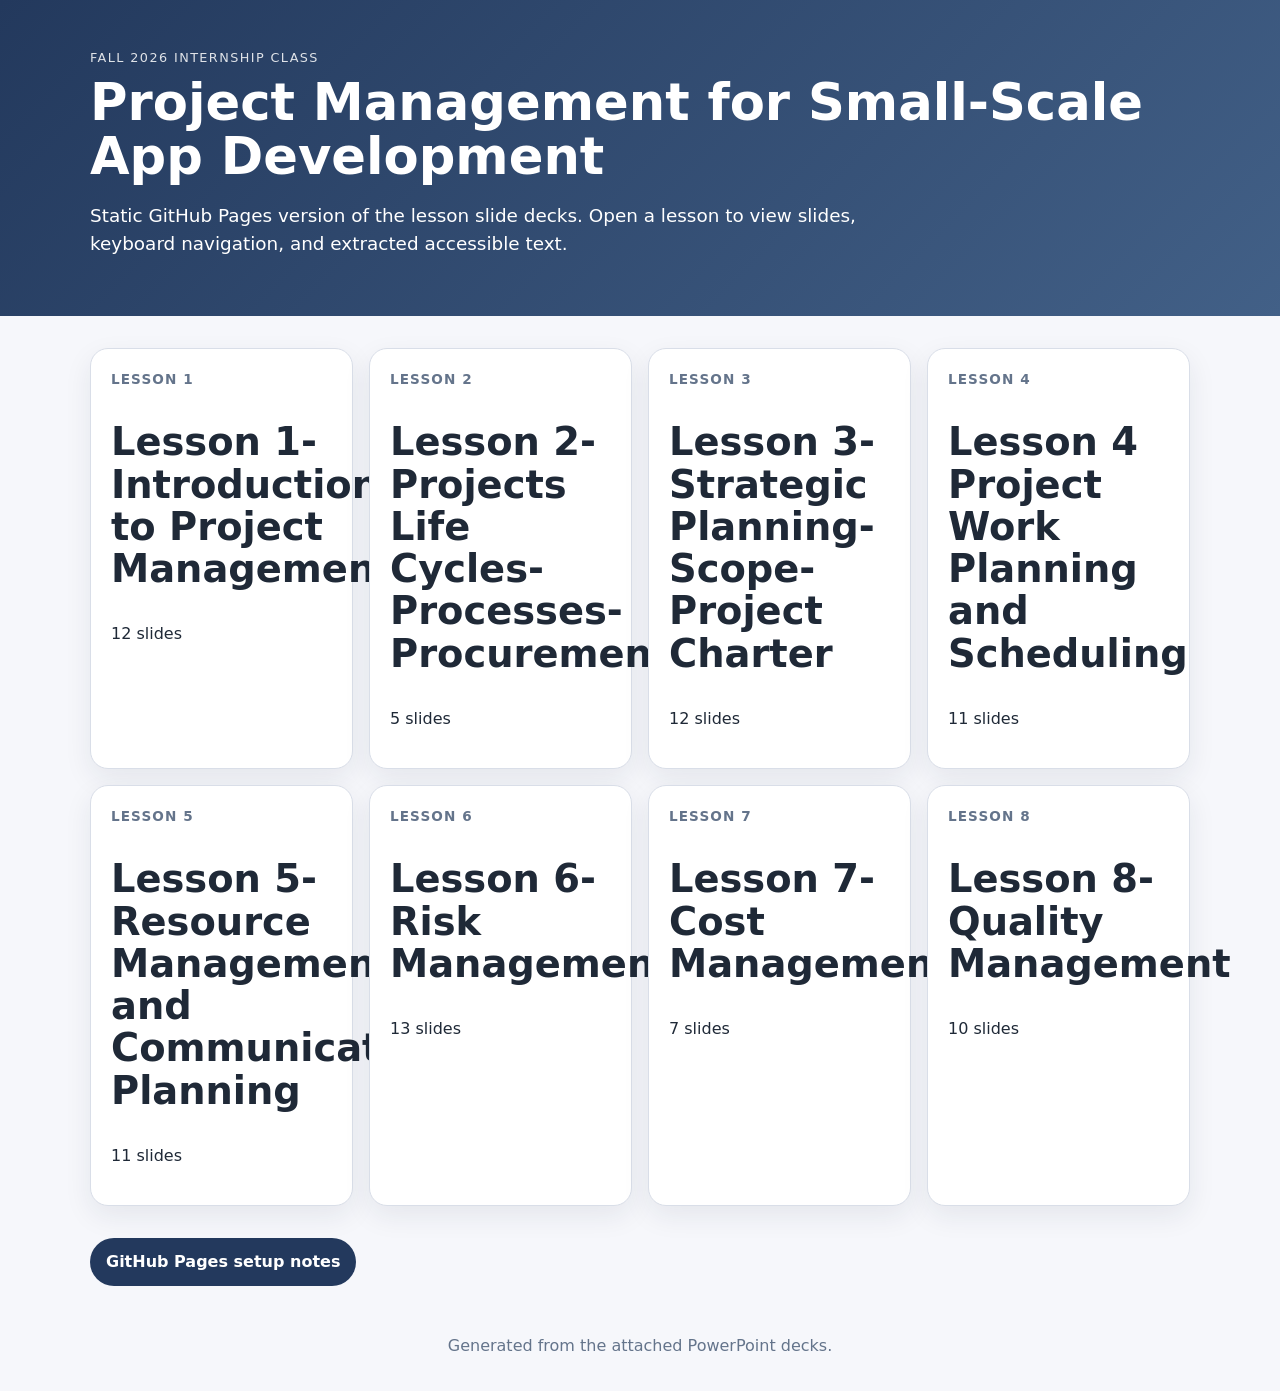
==== index.html @ f9fce784 "Add files via upload" ====
<!doctype html><html lang="en"><head><meta charset="utf-8"><meta name="viewport" content="width=device-width,initial-scale=1"><title>Project Management Lessons</title><link rel="stylesheet" href="assets/style.css"></head><body><header class="site-header"><div class="wrap"><div class="eyebrow">Fall 2026 Internship Class</div><h1>Project Management for Small-Scale App Development</h1><p class="lead">Static GitHub Pages version of the lesson slide decks. Open a lesson to view slides, keyboard navigation, and extracted accessible text.</p></div></header><main class="wrap"><section class="grid"><a class="card" href="lesson-1.html"><div class="lesson-num">Lesson 1</div><h2>Lesson 1-Introduction to Project Management</h2><p>12 slides</p></a>
<a class="card" href="lesson-2.html"><div class="lesson-num">Lesson 2</div><h2>Lesson 2-Projects Life Cycles-Processes-Procurement</h2><p>5 slides</p></a>
<a class="card" href="lesson-3.html"><div class="lesson-num">Lesson 3</div><h2>Lesson 3-Strategic Planning-Scope-Project Charter</h2><p>12 slides</p></a>
<a class="card" href="lesson-4.html"><div class="lesson-num">Lesson 4</div><h2>Lesson 4 Project Work Planning and Scheduling</h2><p>11 slides</p></a>
<a class="card" href="lesson-5.html"><div class="lesson-num">Lesson 5</div><h2>Lesson 5-Resource Management and Communications Planning</h2><p>11 slides</p></a>
<a class="card" href="lesson-6.html"><div class="lesson-num">Lesson 6</div><h2>Lesson 6-Risk Management</h2><p>13 slides</p></a>
<a class="card" href="lesson-7.html"><div class="lesson-num">Lesson 7</div><h2>Lesson 7-Cost Management</h2><p>7 slides</p></a>
<a class="card" href="lesson-8.html"><div class="lesson-num">Lesson 8</div><h2>Lesson 8-Quality Management</h2><p>10 slides</p></a></section><p><a class="btn" href="README.md">GitHub Pages setup notes</a></p></main><footer class="footer">Generated from the attached PowerPoint decks.</footer></body></html>
---- assets/style.css ----
:root{--bg:#f6f7fb;--ink:#1f2937;--muted:#64748b;--brand:#23395d;--accent:#e8a23a;--panel:#fff;--line:#d9dee8;}
*{box-sizing:border-box}body{margin:0;font-family:system-ui,-apple-system,Segoe UI,Roboto,Arial,sans-serif;background:var(--bg);color:var(--ink);line-height:1.55}.site-header{background:linear-gradient(135deg,var(--brand),#426087);color:white;padding:3rem 1.25rem 2.4rem}.wrap{max-width:1100px;margin:0 auto}.eyebrow{text-transform:uppercase;letter-spacing:.11em;font-size:.8rem;opacity:.85}h1{font-size:clamp(2rem,4vw,4rem);line-height:1.05;margin:.5rem 0}h2{font-size:clamp(1.6rem,3vw,2.4rem);line-height:1.1}.lead{font-size:1.15rem;max-width:800px}.grid{display:grid;grid-template-columns:repeat(auto-fit,minmax(245px,1fr));gap:1rem;margin:2rem 0}.card{background:var(--panel);border:1px solid var(--line);border-radius:18px;padding:1.25rem;text-decoration:none;color:inherit;box-shadow:0 10px 28px rgba(30,41,59,.08);transition:.18s transform,.18s box-shadow}.card:hover{transform:translateY(-3px);box-shadow:0 16px 35px rgba(30,41,59,.12)}.lesson-num{font-size:.85rem;color:var(--muted);font-weight:700;text-transform:uppercase;letter-spacing:.08em}.btn{display:inline-flex;align-items:center;gap:.45rem;background:var(--brand);color:#fff;text-decoration:none;border:none;border-radius:999px;padding:.75rem 1rem;font-weight:700;cursor:pointer}.btn.secondary{background:#fff;color:var(--brand);border:1px solid var(--line)}.lesson-top{position:sticky;top:0;z-index:5;background:rgba(255,255,255,.96);backdrop-filter:blur(8px);border-bottom:1px solid var(--line);padding:.75rem 1rem}.lesson-top .wrap{display:flex;align-items:center;justify-content:space-between;gap:1rem}.nav-title{font-weight:800}.slide-shell{max-width:1200px;margin:1.5rem auto;padding:0 1rem}.slide-card{background:#fff;border:1px solid var(--line);border-radius:22px;box-shadow:0 14px 38px rgba(30,41,59,.11);overflow:hidden}.viewer{background:#111827;padding:1rem}.viewer img{display:block;max-width:100%;height:auto;margin:0 auto;border-radius:10px}.slide-meta{padding:1.25rem 1.4rem}.controls{display:flex;gap:.75rem;justify-content:space-between;align-items:center;margin:1rem 0;flex-wrap:wrap}.progress{color:var(--muted);font-weight:700}.transcript{display:grid;grid-template-columns:1fr 1fr;gap:1rem;margin-top:1rem}.box{background:#f8fafc;border:1px solid var(--line);border-radius:16px;padding:1rem}.box h3{margin-top:0}details{margin-top:1rem}.thumbs{display:grid;grid-template-columns:repeat(auto-fit,minmax(140px,1fr));gap:.75rem;margin:1.5rem 0}.thumbs a{background:#fff;border:1px solid var(--line);border-radius:12px;padding:.5rem;text-decoration:none;color:inherit}.thumbs img{width:100%;border-radius:8px;display:block}.footer{padding:2rem 1rem;color:var(--muted);text-align:center}@media(max-width:760px){.transcript{grid-template-columns:1fr}.lesson-top .wrap{align-items:flex-start;flex-direction:column}.site-header{padding-top:2rem}}
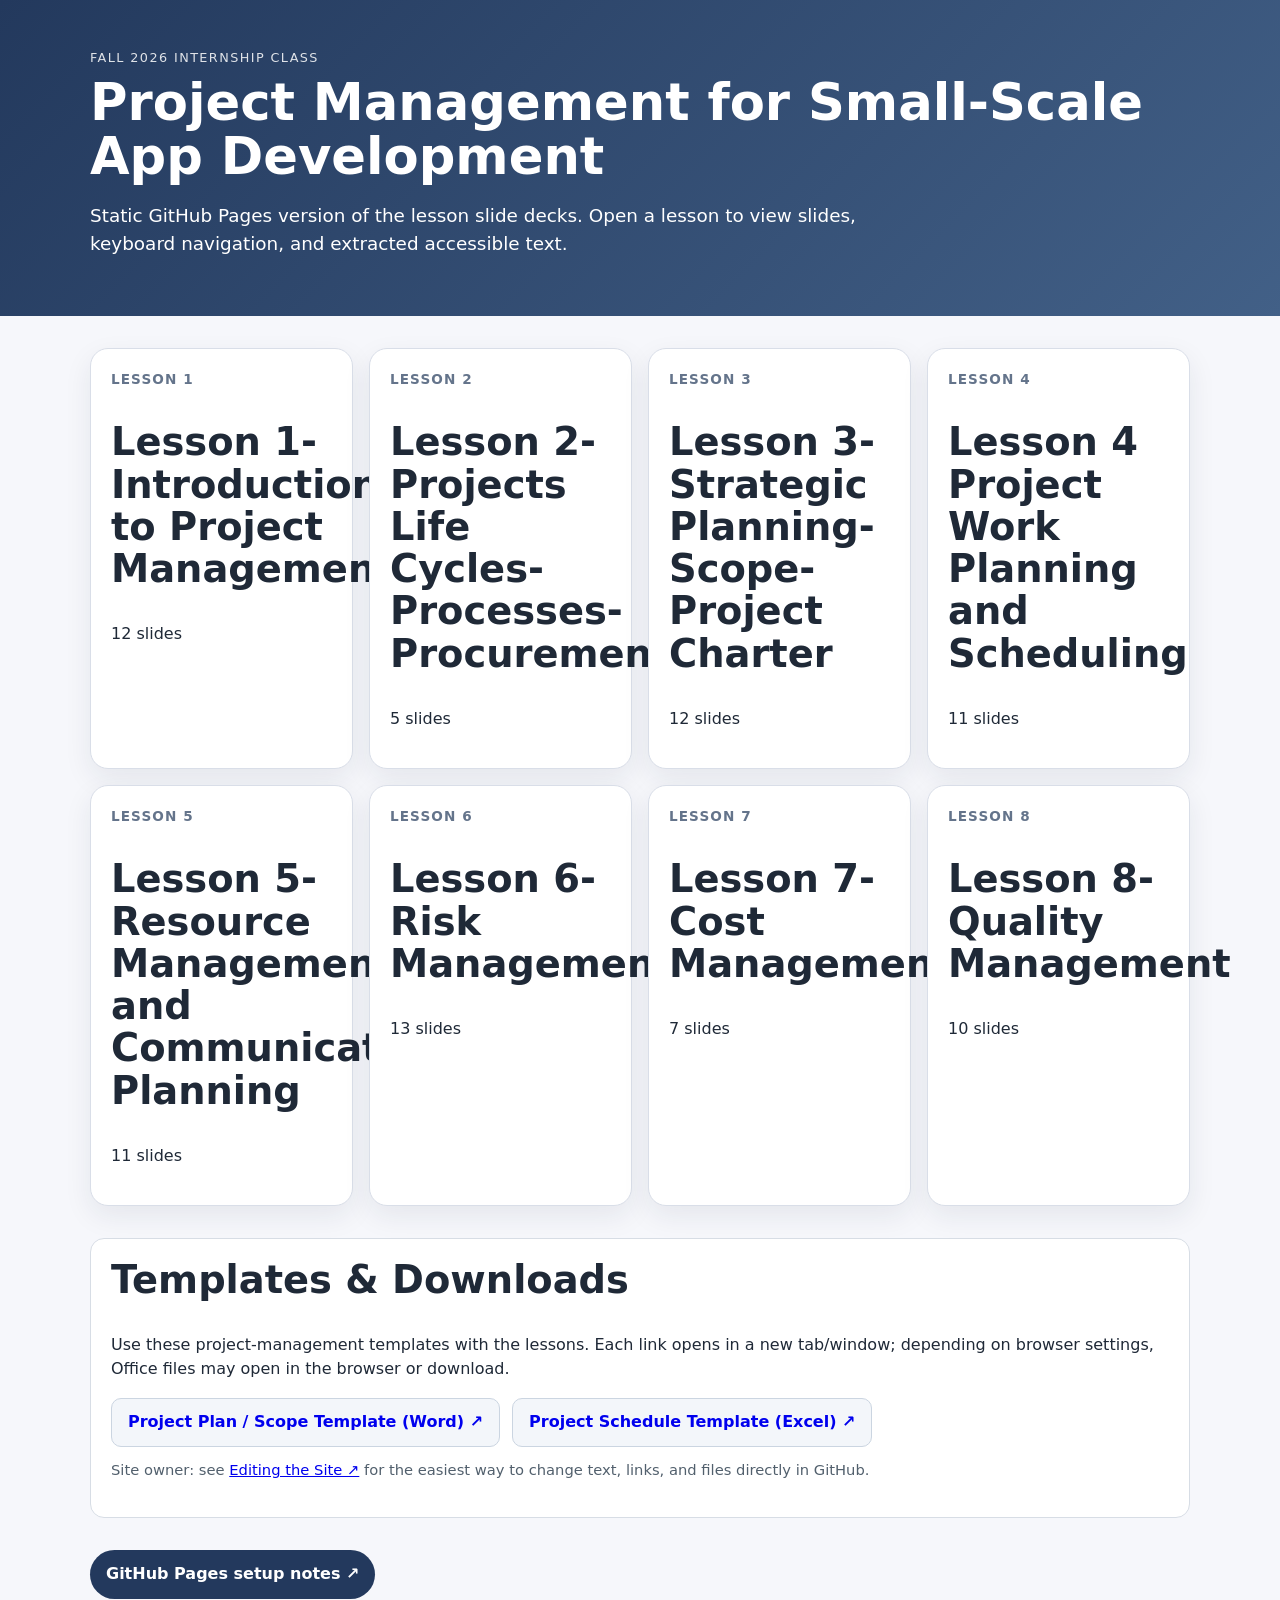
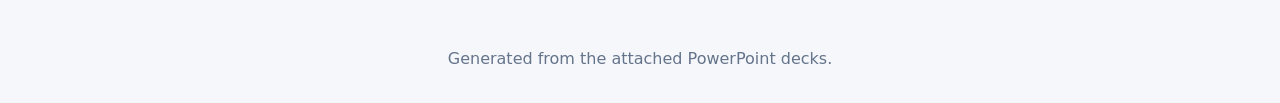
==== commit dd84fb6b: "Add files via upload" ====
--- a/index.html
+++ b/index.html
@@ -5,4 +5,4 @@
 <a class="card" href="lesson-5.html"><div class="lesson-num">Lesson 5</div><h2>Lesson 5-Resource Management and Communications Planning</h2><p>11 slides</p></a>
 <a class="card" href="lesson-6.html"><div class="lesson-num">Lesson 6</div><h2>Lesson 6-Risk Management</h2><p>13 slides</p></a>
 <a class="card" href="lesson-7.html"><div class="lesson-num">Lesson 7</div><h2>Lesson 7-Cost Management</h2><p>7 slides</p></a>
-<a class="card" href="lesson-8.html"><div class="lesson-num">Lesson 8</div><h2>Lesson 8-Quality Management</h2><p>10 slides</p></a></section><p><a class="btn" href="README.md">GitHub Pages setup notes</a></p></main><footer class="footer">Generated from the attached PowerPoint decks.</footer></body></html>+<a class="card" href="lesson-8.html"><div class="lesson-num">Lesson 8</div><h2>Lesson 8-Quality Management</h2><p>10 slides</p></a></section><section class="resources-section" id="resources"><h2>Templates &amp; Downloads</h2><p>Use these project-management templates with the lessons. Each link opens in a new tab/window; depending on browser settings, Office files may open in the browser or download.</p><div class="resource-links"><a class="resource-link" href="resources/Project-Plan-Scope-Template.docx" target="_blank" rel="noopener noreferrer">Project Plan / Scope Template (Word) ↗</a><a class="resource-link" href="resources/Project-Schedule-Template.xlsx" target="_blank" rel="noopener noreferrer">Project Schedule Template (Excel) ↗</a></div><p class="resource-note">Site owner: see <a href="EDITING.md" target="_blank" rel="noopener noreferrer">Editing the Site ↗</a> for the easiest way to change text, links, and files directly in GitHub.</p></section><p><a class="btn" href="README.md" target="_blank" rel="noopener noreferrer">GitHub Pages setup notes ↗</a></p></main><footer class="footer">Generated from the attached PowerPoint decks.</footer></body></html>
--- a/assets/style.css
+++ b/assets/style.css
@@ -1,3 +1,13 @@
 
 :root{--bg:#f6f7fb;--ink:#1f2937;--muted:#64748b;--brand:#23395d;--accent:#e8a23a;--panel:#fff;--line:#d9dee8;}
 *{box-sizing:border-box}body{margin:0;font-family:system-ui,-apple-system,Segoe UI,Roboto,Arial,sans-serif;background:var(--bg);color:var(--ink);line-height:1.55}.site-header{background:linear-gradient(135deg,var(--brand),#426087);color:white;padding:3rem 1.25rem 2.4rem}.wrap{max-width:1100px;margin:0 auto}.eyebrow{text-transform:uppercase;letter-spacing:.11em;font-size:.8rem;opacity:.85}h1{font-size:clamp(2rem,4vw,4rem);line-height:1.05;margin:.5rem 0}h2{font-size:clamp(1.6rem,3vw,2.4rem);line-height:1.1}.lead{font-size:1.15rem;max-width:800px}.grid{display:grid;grid-template-columns:repeat(auto-fit,minmax(245px,1fr));gap:1rem;margin:2rem 0}.card{background:var(--panel);border:1px solid var(--line);border-radius:18px;padding:1.25rem;text-decoration:none;color:inherit;box-shadow:0 10px 28px rgba(30,41,59,.08);transition:.18s transform,.18s box-shadow}.card:hover{transform:translateY(-3px);box-shadow:0 16px 35px rgba(30,41,59,.12)}.lesson-num{font-size:.85rem;color:var(--muted);font-weight:700;text-transform:uppercase;letter-spacing:.08em}.btn{display:inline-flex;align-items:center;gap:.45rem;background:var(--brand);color:#fff;text-decoration:none;border:none;border-radius:999px;padding:.75rem 1rem;font-weight:700;cursor:pointer}.btn.secondary{background:#fff;color:var(--brand);border:1px solid var(--line)}.lesson-top{position:sticky;top:0;z-index:5;background:rgba(255,255,255,.96);backdrop-filter:blur(8px);border-bottom:1px solid var(--line);padding:.75rem 1rem}.lesson-top .wrap{display:flex;align-items:center;justify-content:space-between;gap:1rem}.nav-title{font-weight:800}.slide-shell{max-width:1200px;margin:1.5rem auto;padding:0 1rem}.slide-card{background:#fff;border:1px solid var(--line);border-radius:22px;box-shadow:0 14px 38px rgba(30,41,59,.11);overflow:hidden}.viewer{background:#111827;padding:1rem}.viewer img{display:block;max-width:100%;height:auto;margin:0 auto;border-radius:10px}.slide-meta{padding:1.25rem 1.4rem}.controls{display:flex;gap:.75rem;justify-content:space-between;align-items:center;margin:1rem 0;flex-wrap:wrap}.progress{color:var(--muted);font-weight:700}.transcript{display:grid;grid-template-columns:1fr 1fr;gap:1rem;margin-top:1rem}.box{background:#f8fafc;border:1px solid var(--line);border-radius:16px;padding:1rem}.box h3{margin-top:0}details{margin-top:1rem}.thumbs{display:grid;grid-template-columns:repeat(auto-fit,minmax(140px,1fr));gap:.75rem;margin:1.5rem 0}.thumbs a{background:#fff;border:1px solid var(--line);border-radius:12px;padding:.5rem;text-decoration:none;color:inherit}.thumbs img{width:100%;border-radius:8px;display:block}.footer{padding:2rem 1rem;color:var(--muted);text-align:center}@media(max-width:760px){.transcript{grid-template-columns:1fr}.lesson-top .wrap{align-items:flex-start;flex-direction:column}.site-header{padding-top:2rem}}
+
+
+/* Resource/download links */
+.resources-section{margin:2rem 0;padding:1.25rem;border:1px solid #d7dde5;border-radius:14px;background:#fff}
+.resources-section h2,.resources-section h3{margin-top:0}
+.resource-links{display:flex;flex-wrap:wrap;gap:.75rem;margin-top:1rem}
+.resource-link{display:inline-flex;align-items:center;gap:.45rem;padding:.7rem 1rem;border-radius:10px;background:#f3f6fa;border:1px solid #cbd5e1;text-decoration:none;font-weight:700}
+.resource-link:hover{background:#e8eef6}
+.resource-note{font-size:.92rem;color:#52606d;margin-top:.75rem}
+.edit-note{margin-top:1.5rem;padding:1rem;border-left:4px solid #64748b;background:#f8fafc}
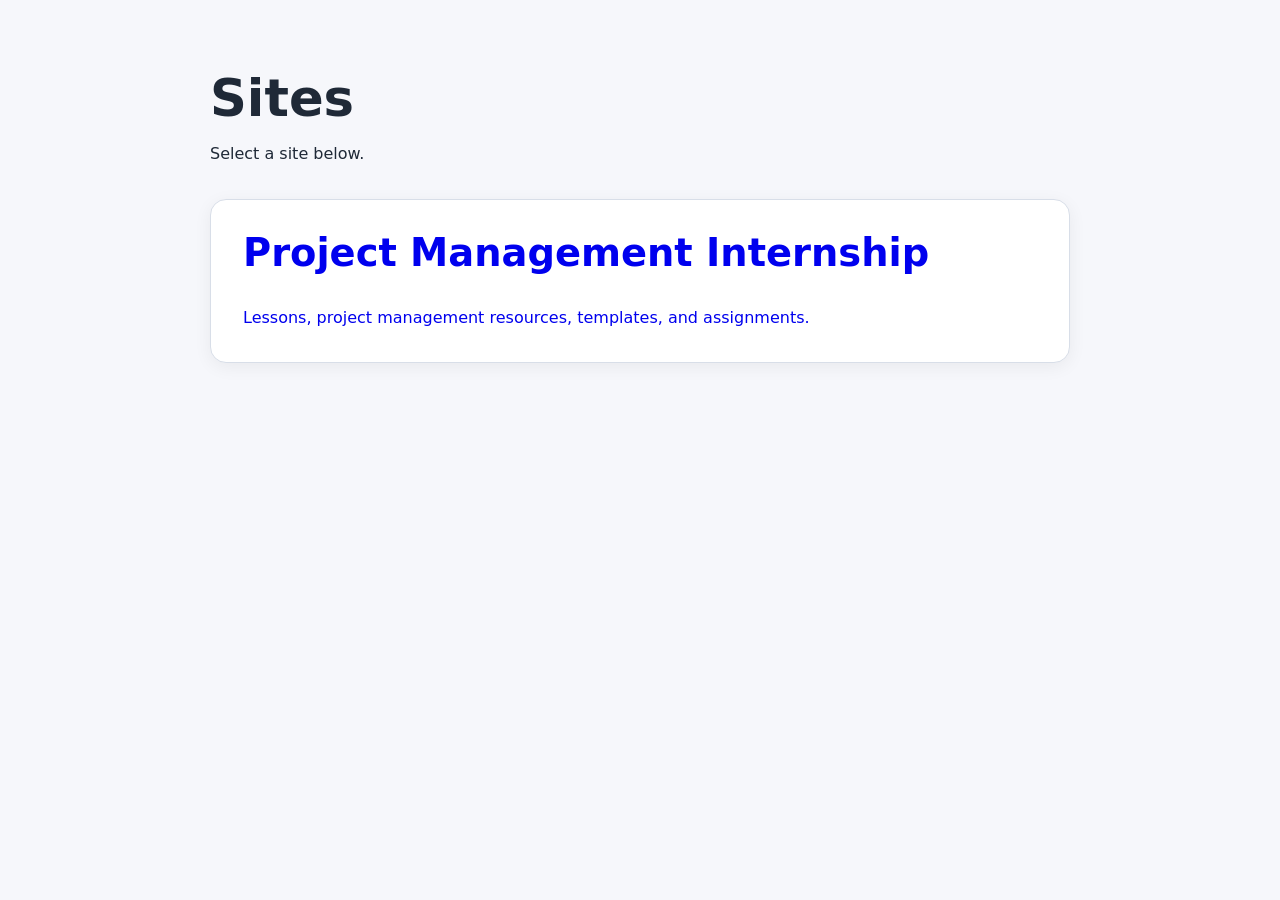
==== commit d79bf971: "Add files via upload" ====
--- a/index.html
+++ b/index.html
@@ -1,8 +1,25 @@
-<!doctype html><html lang="en"><head><meta charset="utf-8"><meta name="viewport" content="width=device-width,initial-scale=1"><title>Project Management Lessons</title><link rel="stylesheet" href="assets/style.css"></head><body><header class="site-header"><div class="wrap"><div class="eyebrow">Fall 2026 Internship Class</div><h1>Project Management for Small-Scale App Development</h1><p class="lead">Static GitHub Pages version of the lesson slide decks. Open a lesson to view slides, keyboard navigation, and extracted accessible text.</p></div></header><main class="wrap"><section class="grid"><a class="card" href="lesson-1.html"><div class="lesson-num">Lesson 1</div><h2>Lesson 1-Introduction to Project Management</h2><p>12 slides</p></a>
-<a class="card" href="lesson-2.html"><div class="lesson-num">Lesson 2</div><h2>Lesson 2-Projects Life Cycles-Processes-Procurement</h2><p>5 slides</p></a>
-<a class="card" href="lesson-3.html"><div class="lesson-num">Lesson 3</div><h2>Lesson 3-Strategic Planning-Scope-Project Charter</h2><p>12 slides</p></a>
-<a class="card" href="lesson-4.html"><div class="lesson-num">Lesson 4</div><h2>Lesson 4 Project Work Planning and Scheduling</h2><p>11 slides</p></a>
-<a class="card" href="lesson-5.html"><div class="lesson-num">Lesson 5</div><h2>Lesson 5-Resource Management and Communications Planning</h2><p>11 slides</p></a>
-<a class="card" href="lesson-6.html"><div class="lesson-num">Lesson 6</div><h2>Lesson 6-Risk Management</h2><p>13 slides</p></a>
-<a class="card" href="lesson-7.html"><div class="lesson-num">Lesson 7</div><h2>Lesson 7-Cost Management</h2><p>7 slides</p></a>
-<a class="card" href="lesson-8.html"><div class="lesson-num">Lesson 8</div><h2>Lesson 8-Quality Management</h2><p>10 slides</p></a></section><section class="resources-section" id="resources"><h2>Templates &amp; Downloads</h2><p>Use these project-management templates with the lessons. Each link opens in a new tab/window; depending on browser settings, Office files may open in the browser or download.</p><div class="resource-links"><a class="resource-link" href="resources/Project-Plan-Scope-Template.docx" target="_blank" rel="noopener noreferrer">Project Plan / Scope Template (Word) ↗</a><a class="resource-link" href="resources/Project-Schedule-Template.xlsx" target="_blank" rel="noopener noreferrer">Project Schedule Template (Excel) ↗</a></div><p class="resource-note">Site owner: see <a href="EDITING.md" target="_blank" rel="noopener noreferrer">Editing the Site ↗</a> for the easiest way to change text, links, and files directly in GitHub.</p></section><p><a class="btn" href="README.md" target="_blank" rel="noopener noreferrer">GitHub Pages setup notes ↗</a></p></main><footer class="footer">Generated from the attached PowerPoint decks.</footer></body></html>+<!DOCTYPE html>
+<html lang="en">
+<head>
+  <meta charset="UTF-8">
+  <meta name="viewport" content="width=device-width, initial-scale=1.0">
+  <title>Maddalena Romano | Sites</title>
+  <link rel="stylesheet" href="assets/style.css">
+  <style>
+    .site-home { max-width: 900px; margin: 0 auto; padding: 4rem 1.25rem; }
+    .site-card { display:block; margin-top:2rem; padding:2rem; border:1px solid #d8dee8; border-radius:16px; text-decoration:none; background:#fff; box-shadow:0 4px 18px rgba(0,0,0,.06); }
+    .site-card h2 { margin-top:0; }
+    .site-card p { margin-bottom:0; }
+  </style>
+</head>
+<body>
+  <main class="site-home">
+    <h1>Sites</h1>
+    <p>Select a site below.</p>
+    <a class="site-card" href="project-management.html">
+      <h2>Project Management Internship</h2>
+      <p>Lessons, project management resources, templates, and assignments.</p>
+    </a>
+  </main>
+</body>
+</html>
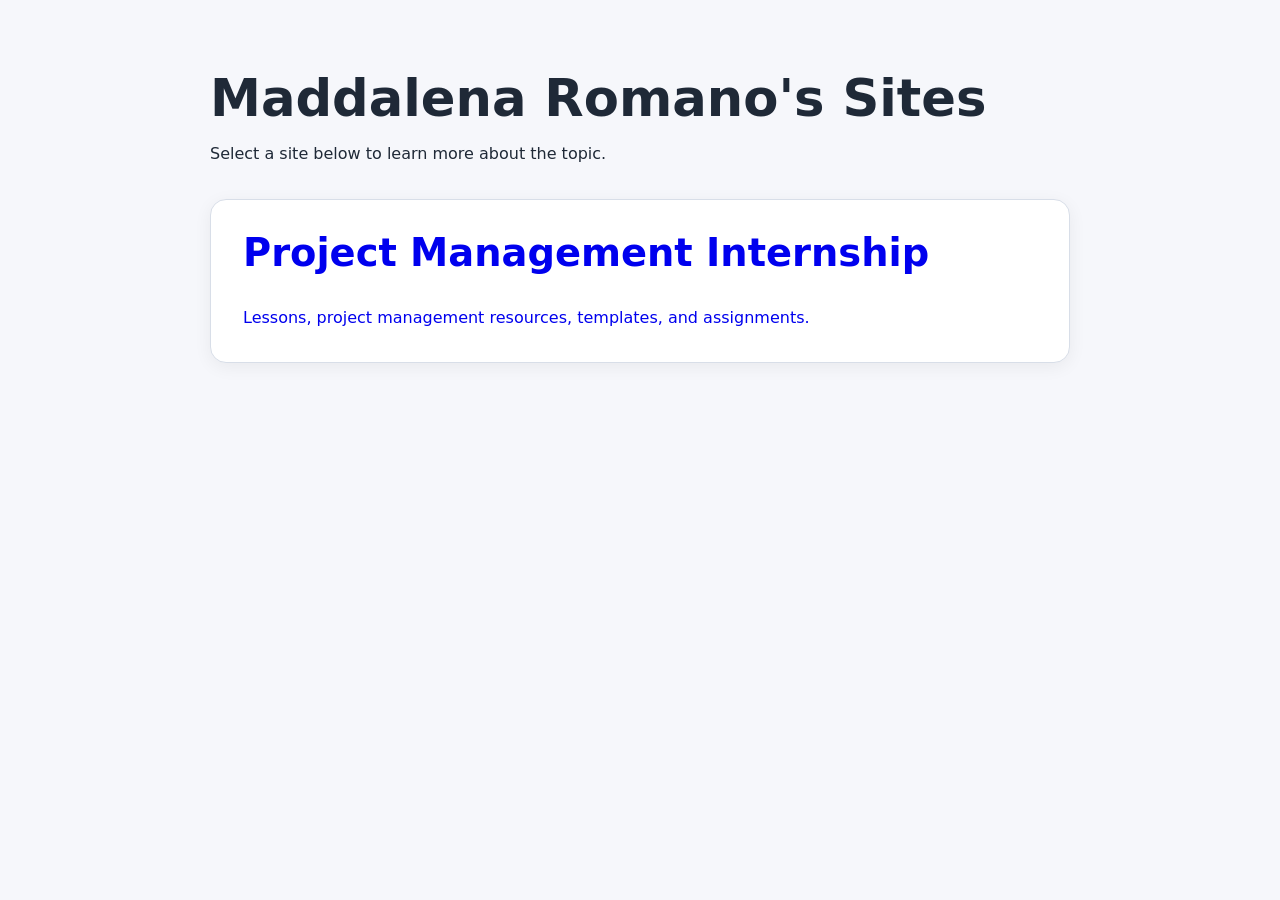
==== commit 52efee19: "Update header and description in index.html" ====
--- a/index.html
+++ b/index.html
@@ -14,8 +14,8 @@
 </head>
 <body>
   <main class="site-home">
-    <h1>Sites</h1>
-    <p>Select a site below.</p>
+    <h1>Maddalena Romano's Sites</h1>
+    <p>Select a site below to learn more about the topic.</p>
     <a class="site-card" href="project-management.html">
       <h2>Project Management Internship</h2>
       <p>Lessons, project management resources, templates, and assignments.</p>
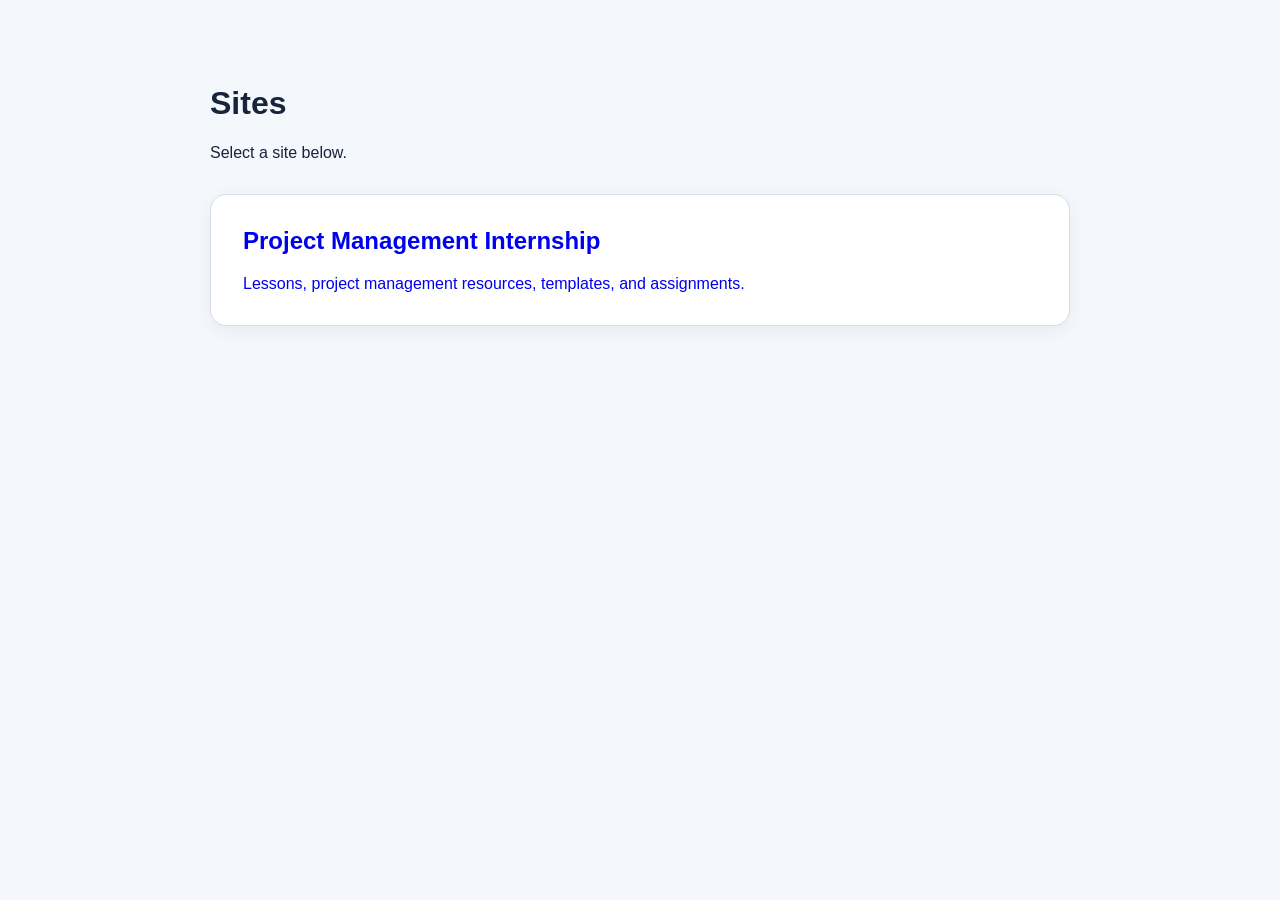
==== commit bcb638f1: "Add files via upload" ====
--- a/index.html
+++ b/index.html
@@ -14,8 +14,8 @@
 </head>
 <body>
   <main class="site-home">
-    <h1>Maddalena Romano's Sites</h1>
-    <p>Select a site below to learn more about the topic.</p>
+    <h1>Sites</h1>
+    <p>Select a site below.</p>
     <a class="site-card" href="project-management.html">
       <h2>Project Management Internship</h2>
       <p>Lessons, project management resources, templates, and assignments.</p>
--- a/assets/style.css
+++ b/assets/style.css
@@ -1,13 +1 @@
-
-:root{--bg:#f6f7fb;--ink:#1f2937;--muted:#64748b;--brand:#23395d;--accent:#e8a23a;--panel:#fff;--line:#d9dee8;}
-*{box-sizing:border-box}body{margin:0;font-family:system-ui,-apple-system,Segoe UI,Roboto,Arial,sans-serif;background:var(--bg);color:var(--ink);line-height:1.55}.site-header{background:linear-gradient(135deg,var(--brand),#426087);color:white;padding:3rem 1.25rem 2.4rem}.wrap{max-width:1100px;margin:0 auto}.eyebrow{text-transform:uppercase;letter-spacing:.11em;font-size:.8rem;opacity:.85}h1{font-size:clamp(2rem,4vw,4rem);line-height:1.05;margin:.5rem 0}h2{font-size:clamp(1.6rem,3vw,2.4rem);line-height:1.1}.lead{font-size:1.15rem;max-width:800px}.grid{display:grid;grid-template-columns:repeat(auto-fit,minmax(245px,1fr));gap:1rem;margin:2rem 0}.card{background:var(--panel);border:1px solid var(--line);border-radius:18px;padding:1.25rem;text-decoration:none;color:inherit;box-shadow:0 10px 28px rgba(30,41,59,.08);transition:.18s transform,.18s box-shadow}.card:hover{transform:translateY(-3px);box-shadow:0 16px 35px rgba(30,41,59,.12)}.lesson-num{font-size:.85rem;color:var(--muted);font-weight:700;text-transform:uppercase;letter-spacing:.08em}.btn{display:inline-flex;align-items:center;gap:.45rem;background:var(--brand);color:#fff;text-decoration:none;border:none;border-radius:999px;padding:.75rem 1rem;font-weight:700;cursor:pointer}.btn.secondary{background:#fff;color:var(--brand);border:1px solid var(--line)}.lesson-top{position:sticky;top:0;z-index:5;background:rgba(255,255,255,.96);backdrop-filter:blur(8px);border-bottom:1px solid var(--line);padding:.75rem 1rem}.lesson-top .wrap{display:flex;align-items:center;justify-content:space-between;gap:1rem}.nav-title{font-weight:800}.slide-shell{max-width:1200px;margin:1.5rem auto;padding:0 1rem}.slide-card{background:#fff;border:1px solid var(--line);border-radius:22px;box-shadow:0 14px 38px rgba(30,41,59,.11);overflow:hidden}.viewer{background:#111827;padding:1rem}.viewer img{display:block;max-width:100%;height:auto;margin:0 auto;border-radius:10px}.slide-meta{padding:1.25rem 1.4rem}.controls{display:flex;gap:.75rem;justify-content:space-between;align-items:center;margin:1rem 0;flex-wrap:wrap}.progress{color:var(--muted);font-weight:700}.transcript{display:grid;grid-template-columns:1fr 1fr;gap:1rem;margin-top:1rem}.box{background:#f8fafc;border:1px solid var(--line);border-radius:16px;padding:1rem}.box h3{margin-top:0}details{margin-top:1rem}.thumbs{display:grid;grid-template-columns:repeat(auto-fit,minmax(140px,1fr));gap:.75rem;margin:1.5rem 0}.thumbs a{background:#fff;border:1px solid var(--line);border-radius:12px;padding:.5rem;text-decoration:none;color:inherit}.thumbs img{width:100%;border-radius:8px;display:block}.footer{padding:2rem 1rem;color:var(--muted);text-align:center}@media(max-width:760px){.transcript{grid-template-columns:1fr}.lesson-top .wrap{align-items:flex-start;flex-direction:column}.site-header{padding-top:2rem}}
-
-
-/* Resource/download links */
-.resources-section{margin:2rem 0;padding:1.25rem;border:1px solid #d7dde5;border-radius:14px;background:#fff}
-.resources-section h2,.resources-section h3{margin-top:0}
-.resource-links{display:flex;flex-wrap:wrap;gap:.75rem;margin-top:1rem}
-.resource-link{display:inline-flex;align-items:center;gap:.45rem;padding:.7rem 1rem;border-radius:10px;background:#f3f6fa;border:1px solid #cbd5e1;text-decoration:none;font-weight:700}
-.resource-link:hover{background:#e8eef6}
-.resource-note{font-size:.92rem;color:#52606d;margin-top:.75rem}
-.edit-note{margin-top:1.5rem;padding:1rem;border-left:4px solid #64748b;background:#f8fafc}
+*{box-sizing:border-box}body{margin:0;font-family:Arial,Helvetica,sans-serif;background:#f4f7fb;color:#17243b}.wrap{width:min(1120px,calc(100% - 32px));margin:auto}.site-header{background:#123f72;color:white;margin:24px auto 0;width:min(1120px,calc(100% - 32px));border-radius:14px;padding:30px}.site-header .wrap{width:100%}.site-header h1{margin:.2rem 0;font-size:clamp(1.8rem,4vw,3rem)}.lead{max-width:800px;line-height:1.5}.eyebrow{text-transform:uppercase;letter-spacing:.12em;font-weight:bold}.grid{display:grid;grid-template-columns:repeat(auto-fit,minmax(240px,1fr));gap:18px;margin:28px 0}.card,.resource-link{display:block;background:white;border:1px solid #d8e0ea;border-radius:12px;padding:20px;text-decoration:none;color:#123f72;box-shadow:0 2px 8px #0001}.lesson-num{font-weight:bold;color:#52708e}.resources-section,.form-section{background:white;border:1px solid #d8e0ea;border-radius:12px;padding:24px;margin:24px 0}.resource-links{display:flex;gap:12px;flex-wrap:wrap}.resource-link{padding:14px 18px}.btn,button{display:inline-block;background:#123f72;color:white;border:0;border-radius:8px;padding:11px 16px;text-decoration:none;font-weight:bold;cursor:pointer}.btn.secondary,button.secondary{background:#66788a}.btn.final,button.final{background:#17633a}.footer{text-align:center;padding:32px;color:#607080}.form-grid{display:grid;grid-template-columns:repeat(2,minmax(0,1fr));gap:14px}.full{grid-column:1/-1}label{display:block;font-weight:bold;margin-bottom:5px}input,textarea,select{width:100%;padding:10px;border:1px solid #b9c5d2;border-radius:7px;font:inherit}textarea{min-height:100px;resize:vertical}.help{font-size:.9rem;color:#5d6b79;font-weight:normal}.repeat{width:100%;border-collapse:collapse;margin:10px 0}.repeat th,.repeat td{border:1px solid #ccd5df;padding:7px;vertical-align:top}.repeat input,.repeat textarea,.repeat select{min-width:90px}.actions{display:flex;gap:10px;flex-wrap:wrap;position:sticky;bottom:0;background:#fff;padding:14px 0;border-top:1px solid #ddd}.status{padding:10px 0;font-weight:bold}.nav{margin:18px 0}.section-title{border-bottom:3px solid #e8b11d;padding-bottom:8px}.danger{background:#8a2c2c} @media(max-width:700px){.form-grid{grid-template-columns:1fr}.repeat{display:block;overflow-x:auto}.site-header{padding:20px}}
